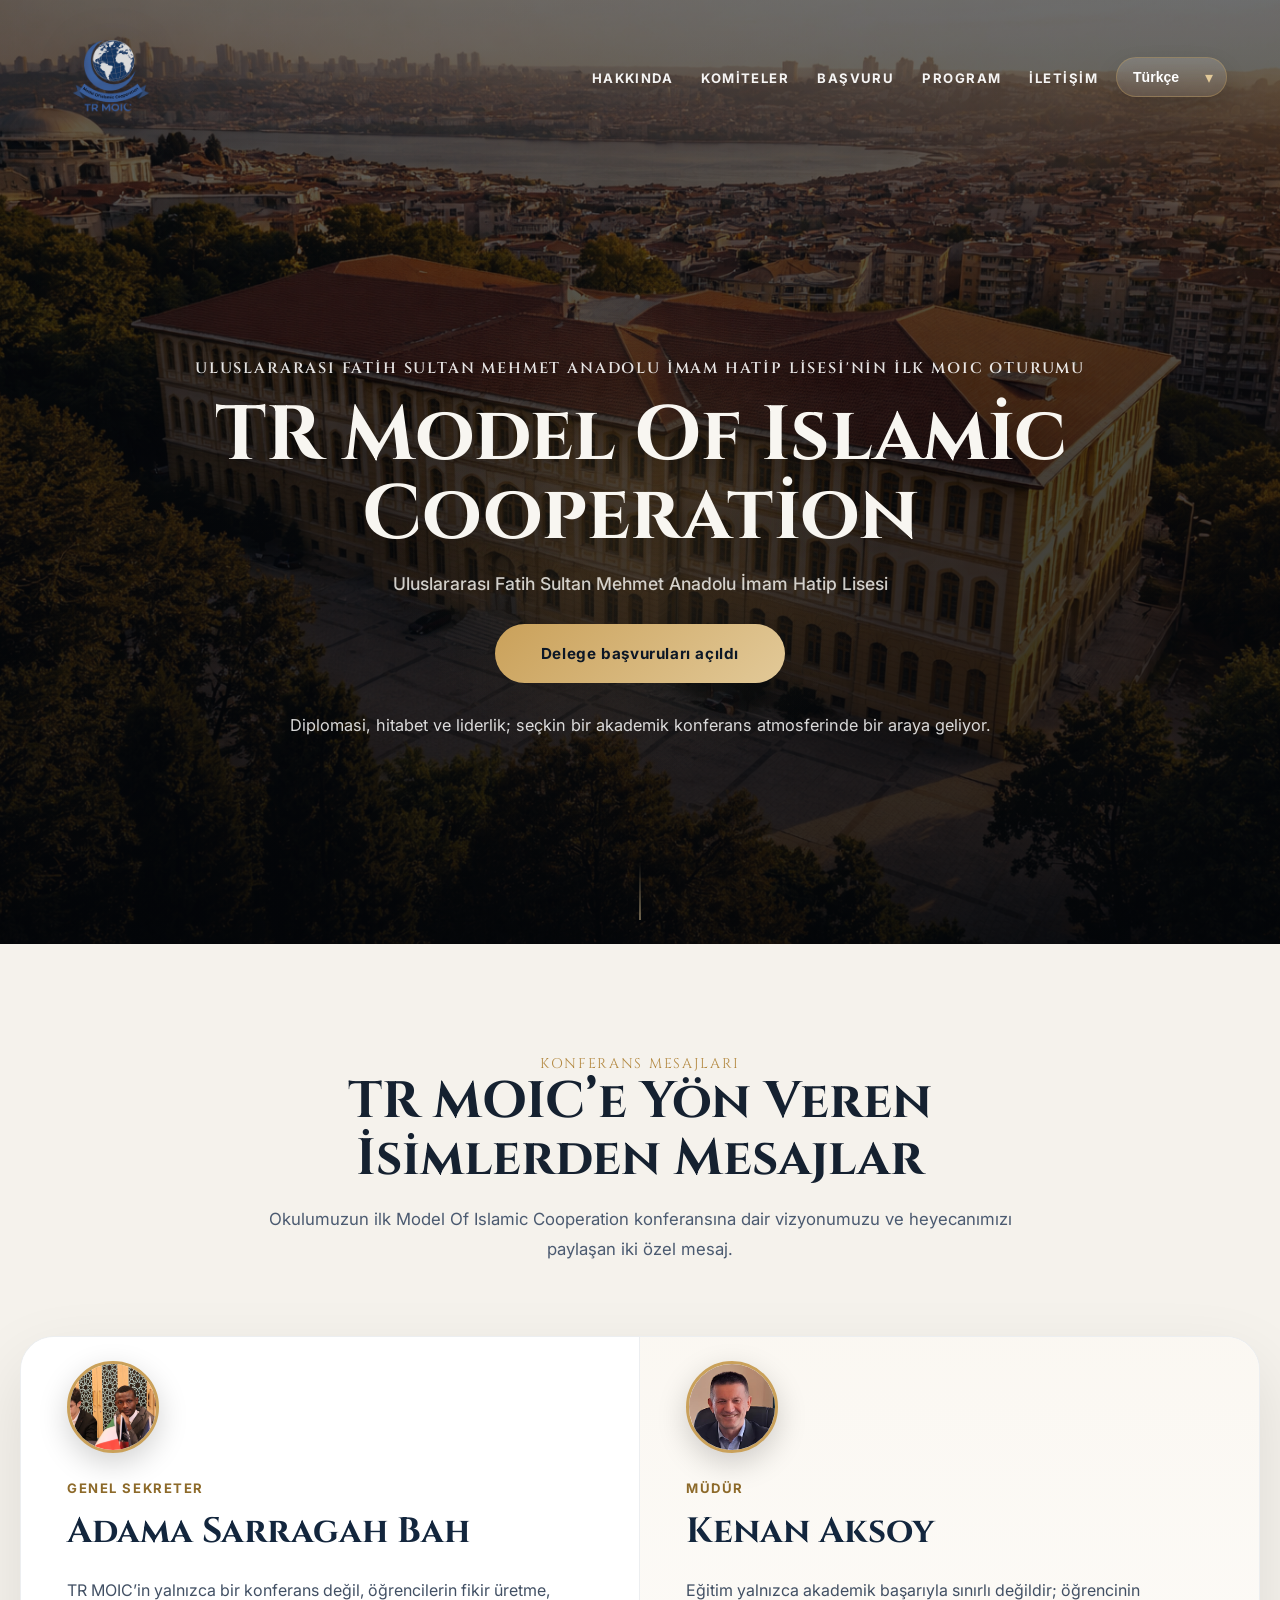
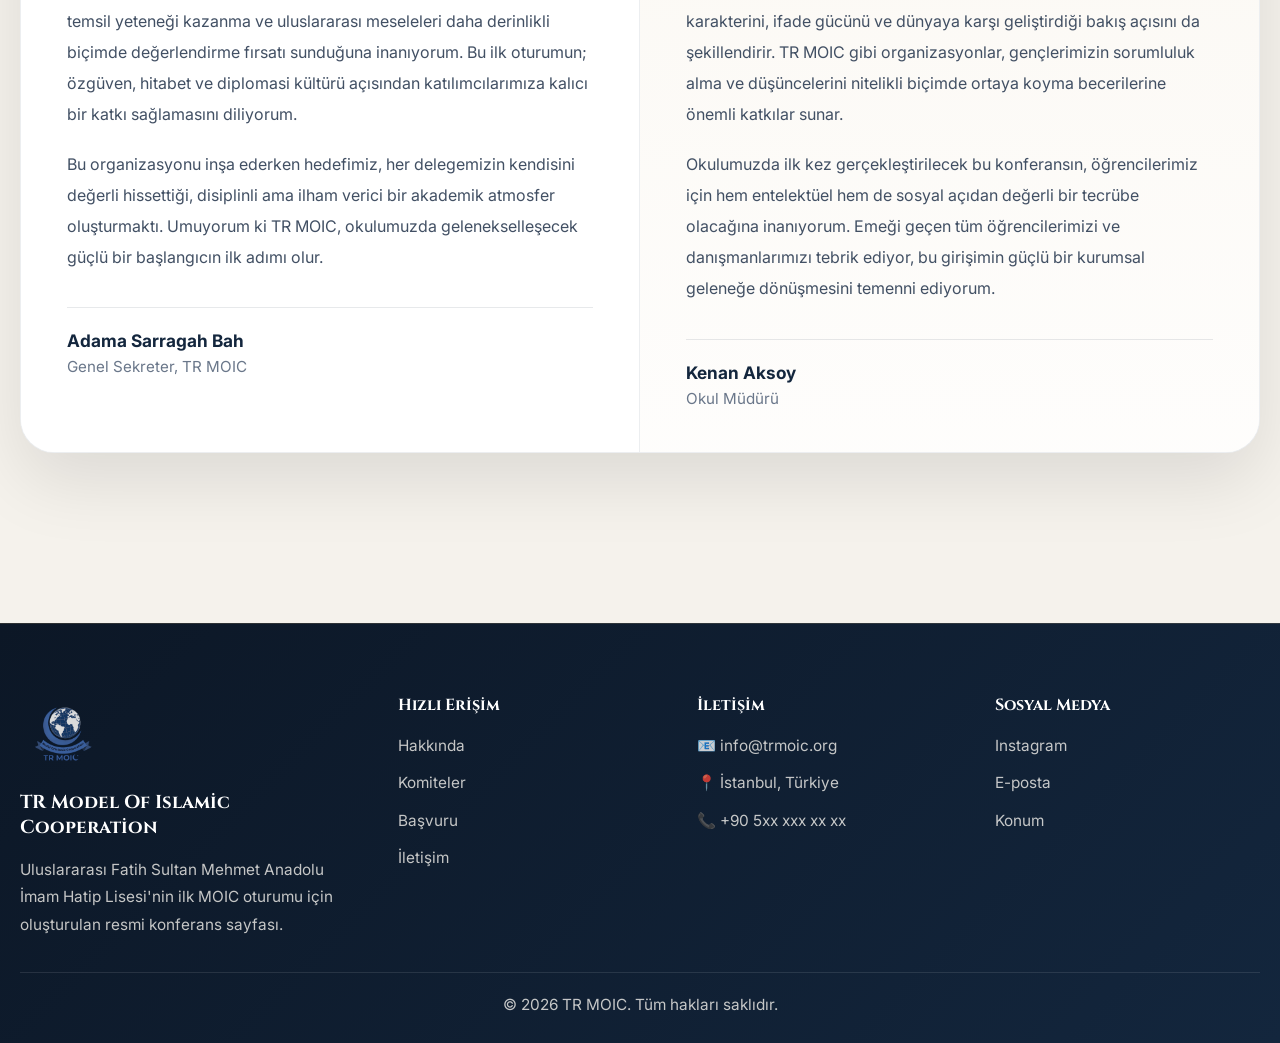
==== index.html @ b3c83db2 "MOİC WebSite sdsad" ====
<!DOCTYPE html>
<html dir="ltr" lang="tr">
 <head>
  <meta charset="utf-8"/>
  <meta content="width=device-width, initial-scale=1.0" name="viewport"/>
  <title>
   TR MOIC
  </title>
  <link href="https://fonts.googleapis.com" rel="preconnect"/>
  <link crossorigin="" href="https://fonts.gstatic.com" rel="preconnect"/>
  <link href="https://fonts.googleapis.com/css2?family=Cinzel:wght@400;500;600;700&amp;family=Inter:wght@300;400;500;600;700&amp;family=Noto+Naskh+Arabic:wght@400;500;600;700&amp;display=swap" rel="stylesheet"/>
  <link href="styles.css" rel="stylesheet"/>
 </head>
 <body>
  <header class="hero">
   <nav class="navbar" id="navbar">
    <a aria-label="TR MOIC" class="brand" href="index.html">
     <img alt="TR MOIC Logo" class="brand-logo" src="logo.png"/>
    </a>
    <button aria-label="Menüyü aç/kapat" class="menu-toggle" id="menuToggle">
     <span>
     </span>
     <span>
     </span>
     <span>
     </span>
    </button>
    <div class="nav-right">
     <ul class="nav-links" id="navLinks">
      <li class="nav-item has-dropdown">
       <a data-i18n="nav.about" href="index.html">
        Hakkında
       </a>
       <div class="dropdown-menu">
        <a data-i18n="drop.about.one" href="ufsm.html">
         UFSM AİHL
        </a>
        <a data-i18n="drop.about.two" href="moic.html">
         MOIC
        </a>
        <a data-i18n="drop.about.three" href="sponsor-handbook.html">
         Sponsor El Kitabı
        </a>
        <a data-i18n="drop.about.four" href="delegate-handbook.html">
         Delege El Kitabı
        </a>
       </div>
      </li>
      <li class="nav-item has-dropdown">
       <a data-i18n="nav.committees" href="#committees">
        Komiteler
       </a>
       <div class="dropdown-menu">
        <a data-i18n="drop.committees.one" href="#committees">
         Türkçe Komitesi
        </a>
        <a data-i18n="drop.committees.two" href="#committees">
         Arapça Komitesi
        </a>
        <a data-i18n="drop.committees.three" href="#committees">
         İngilizce Komitesi
        </a>
       </div>
      </li>
      <li class="nav-item has-dropdown">
       <a data-i18n="nav.registration" href="delegate-application.html">
        Başvuru
       </a>
       <div class="dropdown-menu">
        <a data-i18n="drop.registration.one" href="organization-application.html">
         Organizasyon Başvuruları
        </a>
        <a data-i18n="drop.registration.two" href="delegate-application.html">
         Delege Başvuruları
        </a>
       </div>
      </li>
      <li class="nav-item has-dropdown">
       <a data-i18n="nav.schedule" href="awards.html">
        Program
       </a>
       <div class="dropdown-menu">
        <a data-i18n="drop.schedule.one" href="awards.html">
         Ödüller
        </a>
        <a data-i18n="drop.schedule.two" href="program-flow.html">
         Program Akışı
        </a>
        <a data-i18n="drop.schedule.three" href="rules.html">
         Şartlar ve Kurallar
        </a>
        <a data-i18n="drop.schedule.four" href="sponsors.html">
         Sponsorlar
        </a>
       </div>
      </li>
      <li class="nav-item">
       <a data-i18n="nav.contact" href="contact.html">
        İletişim
       </a>
      </li>
     </ul>
     <div class="language-switcher">
      <label class="sr-only" for="languageSelect">
       Dil seç
      </label>
      <select aria-label="Dil seç" class="language-select" id="languageSelect">
       <option value="tr">
        Türkçe
       </option>
       <option value="en">
        English
       </option>
       <option value="ar">
        العربية
       </option>
      </select>
     </div>
    </div>
   </nav>
   <div class="hero-overlay">
   </div>
   <div class="hero-content">
    <p class="eyebrow" data-i18n="hero.eyebrow">
     Uluslararası Fatih Sultan Mehmet Anadolu İmam Hatip Lisesi'nin ilk MOIC oturumu
    </p>
    <h1 data-i18n="hero.title">
     TR Model Of Islamic Cooperation
    </h1>
    <p class="hero-date" data-i18n="hero.school">
     Uluslararası Fatih Sultan Mehmet Anadolu İmam Hatip Lisesi
    </p>
    <div class="hero-actions">
     <a class="btn btn-primary" data-i18n="hero.button" href="#register">
      Delege başvuruları açıldı
     </a>
    </div>
    <p class="hero-description" data-i18n="hero.description">
     Diplomasi, hitabet ve liderlik; seçkin bir akademik konferans atmosferinde bir araya geliyor.
    </p>
   </div>
   <div class="scroll-indicator">
    <span>
    </span>
   </div>
  </header>
  <main>
<section class="leadership-section" id="about">
  <div class="leadership-header">
    <p class="section-tag">Konferans Mesajları</p>
    <h2>TR MOIC’e Yön Veren İsimlerden Mesajlar</h2>
    <p class="leadership-intro">
      Okulumuzun ilk Model Of Islamic Cooperation konferansına dair vizyonumuzu ve heyecanımızı paylaşan iki özel mesaj.
    </p>
  </div>

  <div class="leadership-grid">
    <article class="leadership-card">
      <span class="leadership-role">Genel Sekreter</span>
      <h3>Adama Sarragah Bah</h3>
      <p>
        TR MOIC’in yalnızca bir konferans değil, öğrencilerin fikir üretme, temsil yeteneği kazanma ve
        uluslararası meseleleri daha derinlikli biçimde değerlendirme fırsatı sunduğuna inanıyorum.
        Bu ilk oturumun; özgüven, hitabet ve diplomasi kültürü açısından katılımcılarımıza kalıcı bir katkı sağlamasını diliyorum.
      </p>
      <p>
        Bu organizasyonu inşa ederken hedefimiz, her delegemizin kendisini değerli hissettiği, disiplinli ama
        ilham verici bir akademik atmosfer oluşturmaktı. Umuyorum ki TR MOIC, okulumuzda gelenekselleşecek güçlü bir başlangıcın ilk adımı olur.
      </p>
      <div class="leadership-signature">
        <strong>Adama Sarragah Bah</strong>
        <span>Genel Sekreter, TR MOIC</span>
      </div>
    <div class="leadership-avatar leadership-avatar-adama">
  <img src="images/adama.jpg" alt="Adama Sarragah Bah">
</div>   
</article>



    <article class="leadership-card leadership-card-accent">
      <span class="leadership-role">Müdür</span>
      <h3>Kenan Aksoy</h3>
      <p>
        Eğitim yalnızca akademik başarıyla sınırlı değildir; öğrencinin karakterini, ifade gücünü ve
        dünyaya karşı geliştirdiği bakış açısını da şekillendirir. TR MOIC gibi organizasyonlar,
        gençlerimizin sorumluluk alma ve düşüncelerini nitelikli biçimde ortaya koyma becerilerine önemli katkılar sunar.
      </p>
      <p>
        Okulumuzda ilk kez gerçekleştirilecek bu konferansın, öğrencilerimiz için hem entelektüel hem de
        sosyal açıdan değerli bir tecrübe olacağına inanıyorum. Emeği geçen tüm öğrencilerimizi ve danışmanlarımızı tebrik ediyor,
        bu girişimin güçlü bir kurumsal geleneğe dönüşmesini temenni ediyorum.
      </p>
      <div class="leadership-signature">
        <strong>Kenan Aksoy</strong>
        <span>Okul Müdürü</span>
      </div>
<div class="leadership-avatar leadership-avatar-kenan">
  <img src="images/kenan.jpg" alt="Kenan Aksoy">
</div>
    </article>

  </div>
</section>
<footer class="site-footer" id="contact">
  <div class="footer-top">
    <div class="footer-brand">
      <img src="logo.png" alt="TR MOIC Logo" class="footer-logo" />
      <h3>TR Model Of Islamic Cooperation</h3>
      <p>
        Uluslararası Fatih Sultan Mehmet Anadolu İmam Hatip Lisesi'nin ilk MOIC oturumu için
        oluşturulan resmi konferans sayfası.
      </p>
    </div>

    <div class="footer-links">
      <h4>Hızlı Erişim</h4>
      <ul>
        <li><a href="#about">Hakkında</a></li>
        <li><a href="#committees">Komiteler</a></li>
        <li><a href="#register">Başvuru</a></li>
        <li><a href="contact.html">İletişim</a></li>
      </ul>
    </div>

    <div class="footer-contact">
      <h4>İletişim</h4>
      <ul>
        <li>📧 info@trmoic.org</li>
        <li>📍 İstanbul, Türkiye</li>
        <li>📞 +90 5xx xxx xx xx</li>
      </ul>
    </div>

    <div class="footer-social">
      <h4>Sosyal Medya</h4>
      <div class="social-links">
        <a href="#" aria-label="Instagram">Instagram</a>
        <a href="#" aria-label="E-posta">E-posta</a>
        <a href="#" aria-label="Konum">Konum</a>
      </div>
    </div>
  </div>

  <div class="footer-bottom">
    <p>© 2026 TR MOIC. Tüm hakları saklıdır.</p>
  </div>
</footer>
  </main>
  <script src="script.js">
  </script>
 </body>
</html>
---- styles.css ----
:root {
  --navy-950: #07101b;
  --navy-900: #0c1726;
  --navy-850: #102033;
  --navy-800: #13263d;
  --gold-500: #caa15a;
  --gold-400: #d4b06f;
  --gold-300: #e2c998;
  --paper: #f5f2ec;
  --paper-2: #efe7da;
  --white: #ffffff;
  --text: #f8f6f1;
  --muted: rgba(248, 246, 241, 0.82);
  --body-text: #425064;
  --heading: #13263d;
  --line: rgba(19, 38, 61, 0.08);
  --shadow: 0 20px 60px rgba(0, 0, 0, 0.12);
  --shadow-soft: 0 12px 30px rgba(0, 0, 0, 0.08);
  --radius-xl: 30px;
  --radius-lg: 24px;
  --radius-md: 18px;
}

html, body {
  height: 100%;
}

.page-shell {
  min-height: 100vh;
  display: flex;
  flex-direction: column;
}

main {
  flex: 1;
}

* {
  margin: 0;
  padding: 0;
  box-sizing: border-box;
}

html {
  scroll-behavior: smooth;
}

body {
  font-family: "Inter", sans-serif;
  background: var(--paper);
  color: #101826;
}

body[dir="rtl"] {
  font-family: "Noto Naskh Arabic", "Inter", sans-serif;
}

img {
  max-width: 100%;
  display: block;
}

.sr-only {
  position: absolute;
  width: 1px;
  height: 1px;
  overflow: hidden;
  clip: rect(0, 0, 0, 0);
  white-space: nowrap;
}

/* =========================
   NAVBAR
========================= */

.navbar {
  position: relative;
  z-index: 30;
  width: min(1320px, calc(100% - 54px));
  margin: 0 auto;
  padding: 22px 26px;
  display: flex;
  align-items: center;
  justify-content: space-between;
  transition: background 0.28s ease, border-color 0.28s ease, box-shadow 0.28s ease;
}

.navbar.scrolled {
  background: rgba(7, 16, 27, 0.78);
  backdrop-filter: blur(14px);
  border: 1px solid rgba(212, 176, 111, 0.18);
  border-top: 0;
  border-radius: 0 0 22px 22px;
  box-shadow: 0 12px 40px rgba(0, 0, 0, 0.18);
}

.inner-navbar {
  background: rgba(12, 23, 38, 0.76);
  backdrop-filter: blur(14px);
  border: 1px solid rgba(212, 176, 111, 0.14);
  border-radius: 24px;
  box-shadow: 0 16px 36px rgba(0, 0, 0, 0.10);
  margin-top: 18px;
}

.brand {
  display: flex;
  align-items: center;
  text-decoration: none;
}

.brand-logo {
  width: 110px;
  height: auto;
  object-fit: contain;
  filter: drop-shadow(0 12px 24px rgba(0, 0, 0, 0.18));
}

.nav-right {
  display: flex;
  align-items: center;
  gap: 18px;
}

.nav-links {
  display: flex;
  align-items: center;
  gap: 28px;
  list-style: none;
}

.nav-item {
  position: relative;
}

.nav-links > li > a {
  color: rgba(255, 255, 255, 0.94);
  text-decoration: none;
  text-transform: uppercase;
  font-size: 0.82rem;
  letter-spacing: 0.11em;
  font-weight: 700;
  position: relative;
  padding: 12px 0;
}

body[dir="rtl"] .nav-links > li > a,
body[dir="rtl"] .btn,
body[dir="rtl"] .eyebrow,
body[dir="rtl"] .section-tag {
  letter-spacing: normal;
  text-transform: none;
}

.nav-links > li > a::after {
  content: "";
  position: absolute;
  left: 0;
  bottom: 4px;
  width: 0;
  height: 1px;
  background: var(--gold-400);
  transition: width 0.28s ease;
}

.nav-links > li:hover > a::after,
.nav-active-link::after {
  width: 100%;
}

.nav-active-link {
  color: #ffffff !important;
}

.dropdown-menu {
  position: absolute;
  top: calc(100% + 8px);
  left: 50%;
  transform: translateX(-50%) translateY(8px);
  width: max-content;
  max-width: 240px;
  padding: 10px;
  background: rgba(9, 17, 29, 0.97);
  border: 1px solid rgba(202, 161, 90, 0.20);
  border-radius: 16px;
  box-shadow: 0 20px 40px rgba(0, 0, 0, 0.25);
  opacity: 0;
  pointer-events: none;
  display: flex;
  flex-direction: column;
  gap: 6px;
  transition: opacity 0.24s ease, transform 0.24s ease;
}

.dropdown-menu a {
  color: #f7f3ea;
  text-decoration: none;
  white-space: nowrap;
  padding: 10px 12px;
  border-radius: 10px;
  font-size: 0.84rem;
  line-height: 1.3;
  transition: background 0.22s ease, color 0.22s ease;
}

.dropdown-menu a:hover {
  background: rgba(202, 161, 90, 0.12);
  color: var(--gold-300);
}

.has-dropdown:hover .dropdown-menu,
.has-dropdown:focus-within .dropdown-menu {
  opacity: 1;
  pointer-events: auto;
  transform: translateX(-50%) translateY(0);
}

.language-switcher {
  position: relative;
}

.language-select {
  appearance: none;
  background: linear-gradient(180deg, rgba(255, 255, 255, 0.16), rgba(255, 255, 255, 0.10));
  color: #ffffff;
  border: 1px solid rgba(202, 161, 90, 0.34);
  border-radius: 999px;
  padding: 11px 42px 11px 16px;
  font-size: 0.88rem;
  font-weight: 700;
  outline: none;
  cursor: pointer;
  backdrop-filter: blur(10px);
  box-shadow: 0 10px 24px rgba(0, 0, 0, 0.12);
}

.language-select:hover {
  border-color: rgba(226, 201, 152, 0.75);
}

.language-select option {
  color: #13263d;
  background: #fffaf1;
}

.language-switcher::after {
  content: "▾";
  position: absolute;
  right: 14px;
  top: 50%;
  transform: translateY(-52%);
  color: var(--gold-300);
  pointer-events: none;
}

.menu-toggle {
  display: none;
  background: transparent;
  border: 0;
  cursor: pointer;
  gap: 5px;
  flex-direction: column;
}

.menu-toggle span {
  width: 28px;
  height: 2px;
  background: #fff;
  display: block;
}

/* =========================
   HERO
========================= */

.hero {
  position: relative;
  min-height: 100vh;
  background-image:
    linear-gradient(rgba(6, 10, 17, 0.50), rgba(6, 10, 17, 0.74)),
    url("school.png");
  background-size: cover;
  background-position: center center;
  overflow: hidden;
}

.hero-overlay {
  position: absolute;
  inset: 0;
  background:
    radial-gradient(circle at 50% 56%, rgba(202, 161, 90, 0.13), transparent 30%),
    linear-gradient(to bottom, rgba(0, 0, 0, 0.16), rgba(0, 0, 0, 0.38));
}

.hero-content {
  position: relative;
  z-index: 2;
  width: min(1080px, calc(100% - 48px));
  margin: 0 auto;
  min-height: calc(100vh - 110px);
  display: flex;
  flex-direction: column;
  align-items: center;
  justify-content: center;
  text-align: center;
  color: var(--text);
}

.eyebrow,
.section-tag {
  font-family: "Cinzel", serif;
  letter-spacing: 0.12em;
  text-transform: uppercase;
}

.section-tag {
  color: #b48a43;
  font-size: 0.88rem;
}

.eyebrow {
  font-size: 0.95rem;
  font-weight: 600;
  margin-bottom: 18px;
  max-width: 980px;
  color: rgba(255, 255, 255, 0.88);
  text-shadow: 0 10px 25px rgba(0, 0, 0, 0.30);
}

.hero h1 {
  font-family: "Cinzel", serif;
  font-size: clamp(3rem, 6vw, 5.8rem);
  line-height: 1.03;
  max-width: 980px;
  margin-bottom: 18px;
  text-shadow: 0 12px 30px rgba(0, 0, 0, 0.32);
}

.hero-date {
  font-size: 1.1rem;
  font-weight: 500;
  color: var(--muted);
  margin-bottom: 30px;
}

.hero-actions {
  display: flex;
  gap: 16px;
  margin-bottom: 28px;
  flex-wrap: wrap;
  justify-content: center;
}

.btn {
  text-decoration: none;
  min-width: 290px;
  padding: 20px 36px;
  border-radius: 999px;
  text-align: center;
  font-size: 0.95rem;
  font-weight: 700;
  letter-spacing: 0.04em;
  transition: transform 0.28s ease, background 0.28s ease, border-color 0.28s ease, box-shadow 0.28s ease;
}

.btn:hover {
  transform: translateY(-2px);
  box-shadow: 0 14px 30px rgba(0, 0, 0, 0.18);
}

.btn-primary {
  background: linear-gradient(135deg, #caa15a, #e2c998);
  color: #0c1726;
  border: none;
}

.btn-primary:hover {
  background: linear-gradient(135deg, #b8914d, #d4b06f);
}

.hero-description {
  max-width: 860px;
  font-size: 1.02rem;
  line-height: 1.75;
  color: rgba(255, 255, 255, 0.84);
}

.scroll-indicator {
  position: absolute;
  left: 50%;
  bottom: 24px;
  transform: translateX(-50%);
  z-index: 3;
}

.scroll-indicator span {
  display: block;
  width: 1px;
  height: 58px;
  background: linear-gradient(to bottom, rgba(255, 255, 255, 0), rgba(226, 201, 152, 0.95));
}

/* =========================
   LEADERSHIP SECTION
========================= */

.leadership-section {
  width: min(1240px, calc(100% - 40px));
  margin: 0 auto;
  padding: 110px 0 90px;
}

.leadership-header {
  max-width: 820px;
  margin: 0 auto 72px;
  text-align: center;
}

.leadership-header h2 {
  font-family: "Cinzel", serif;
  font-size: clamp(2.2rem, 4vw, 4rem);
  line-height: 1.12;
  color: #152130;
  margin-bottom: 16px;
}

.leadership-intro {
  font-size: 1.05rem;
  line-height: 1.8;
  color: #4b5a70;
  max-width: 760px;
  margin: 0 auto;
}

.leadership-grid {
  display: grid;
  grid-template-columns: 1fr 1fr;
  gap: 0;
  border-radius: 34px;
  overflow: hidden;
  box-shadow: 0 28px 70px rgba(0, 0, 0, 0.10);
  border: 1px solid rgba(19, 38, 61, 0.08);
  background: #ffffff;
}

.leadership-card {
  padding: 140px 46px 44px;
  background: rgba(255, 255, 255, 0.95);
  position: relative;
}

.leadership-card:first-child {
  border-right: 1px solid rgba(19, 38, 61, 0.08);
}

.leadership-card-accent {
  background:
    linear-gradient(180deg, rgba(202, 161, 90, 0.08), rgba(202, 161, 90, 0.02)),
    rgba(255, 255, 255, 0.98);
}

.leadership-avatar {
  position: absolute;
  top: 24px;
  left: 46px;
  width: 92px;
  height: 92px;
  border-radius: 50%;
  overflow: hidden;
  border: 3px solid #caa15a;
  box-shadow: 0 10px 30px rgba(0, 0, 0, 0.18);
  background: #fff;
}

.leadership-avatar img {
  width: 100%;
  height: 100%;
  object-fit: cover;
  object-position: center;
}

.leadership-avatar-adama img {
  object-position: center 30%;
}

.leadership-avatar-kenan img {
  object-position: center 20%;
}

.leadership-role {
  display: inline-block;
  margin-bottom: 16px;
  font-size: 0.82rem;
  font-weight: 700;
  letter-spacing: 0.12em;
  text-transform: uppercase;
  color: #8d6a2a;
}

.leadership-card h3 {
  font-family: "Cinzel", serif;
  font-size: 2.2rem;
  line-height: 1.15;
  color: #13263d;
  margin-bottom: 22px;
}

.leadership-card p {
  font-size: 1rem;
  line-height: 1.95;
  color: #425064;
  margin-bottom: 18px;
}

.leadership-signature {
  margin-top: 34px;
  padding-top: 22px;
  border-top: 1px solid rgba(19, 38, 61, 0.10);
  display: flex;
  flex-direction: column;
  gap: 6px;
}

.leadership-signature strong {
  font-size: 1.08rem;
  color: #13263d;
}

.leadership-signature span {
  color: #6a778a;
  font-size: 0.95rem;
}

/* =========================
   SUBPAGES
========================= */

.subpage-body,
.contact-page-body {
  background:
    radial-gradient(circle at top left, rgba(202, 161, 90, 0.08), transparent 24%),
    linear-gradient(180deg, #f5f2ec 0%, #efe7da 100%);
}

.subpage-main {
  padding: 32px 0 90px;
}

.subpage-hero-image-wrap {
  width: min(1180px, calc(100% - 40px));
  margin: 0 auto 42px;
}

.subpage-hero-image {
  position: relative;
  border-radius: 30px;
  overflow: hidden;
  box-shadow: 0 24px 60px rgba(0, 0, 0, 0.16);
}

.subpage-hero-image img {
  width: 100%;
  height: 430px;
  object-fit: cover;
  display: block;
}

.subpage-overlay {
  position: absolute;
  inset: 0;
  background:
    linear-gradient(rgba(7, 16, 27, 0.28), rgba(7, 16, 27, 0.62)),
    radial-gradient(circle at center, rgba(202, 161, 90, 0.08), transparent 36%);
}

.subpage-hero-content {
  position: absolute;
  left: 50%;
  top: 50%;
  transform: translate(-50%, -50%);
  width: min(90%, 860px);
  text-align: center;
  color: #fff;
  z-index: 2;
}

.subpage-hero-content .section-tag {
  color: #d4b06f;
  margin-bottom: 12px;
}

.subpage-hero-content h1 {
  font-family: "Cinzel", serif;
  font-size: clamp(3rem, 6vw, 5rem);
  line-height: 1.05;
  margin-bottom: 14px;
  color: #fff;
  text-shadow: 0 12px 28px rgba(0, 0, 0, 0.28);
}

.subpage-hero-text {
  max-width: 700px;
  margin: 0 auto;
  color: rgba(255, 255, 255, 0.84);
  font-size: 1rem;
  line-height: 1.75;
}

.subpage-content {
  width: min(980px, calc(100% - 40px));
  margin: 0 auto 80px;
}

.subpage-text {
  background: rgba(255, 255, 255, 0.92);
  border: 1px solid rgba(19, 38, 61, 0.08);
  border-radius: 30px;
  padding: 50px;
  box-shadow: 0 24px 60px rgba(0, 0, 0, 0.09);
}

.subpage-text p {
  font-size: 1.05rem;
  line-height: 1.95;
  color: #425064;
  margin-bottom: 18px;
}

.subpage-text p:last-child {
  margin-bottom: 0;
}

/* =========================
   CONTACT PAGE
========================= */

.contact-page {
  width: min(1240px, calc(100% - 40px));
  margin: 0 auto;
  padding: 32px 0 90px;
}

.contact-layout {
  display: grid;
  grid-template-columns: 0.92fr 1.08fr;
  gap: 28px;
  align-items: start;
}

.contact-info-panel {
  display: flex;
  flex-direction: column;
  gap: 18px;
}

.contact-info-card {
  background: linear-gradient(145deg, #0c1726, #16304f);
  color: #fff;
  border: 1px solid rgba(212, 176, 111, 0.16);
  border-radius: 28px;
  padding: 28px;
  box-shadow: var(--shadow);
}

.contact-info-card h2 {
  font-family: "Cinzel", serif;
  font-size: 1.95rem;
  line-height: 1.15;
  margin-bottom: 14px;
  color: #fff;
}

.contact-info-card p {
  color: rgba(255, 255, 255, 0.80);
  line-height: 1.75;
}

.contact-info-label {
  display: inline-block;
  margin-bottom: 14px;
  color: var(--gold-300);
  font-size: 0.82rem;
  font-weight: 700;
  letter-spacing: 0.12em;
  text-transform: uppercase;
}

.contact-mini-grid {
  display: grid;
  grid-template-columns: 1fr;
  gap: 16px;
}

.contact-mini-card {
  background: rgba(255, 255, 255, 0.80);
  border: 1px solid rgba(19, 38, 61, 0.08);
  border-radius: 22px;
  padding: 20px;
  box-shadow: var(--shadow-soft);
}

.contact-mini-card strong {
  display: block;
  margin-bottom: 6px;
  color: #13263d;
  font-size: 1rem;
}

.contact-mini-card p {
  color: #5b687b;
  line-height: 1.6;
}

.mini-card-title {
  display: inline-block;
  margin-bottom: 10px;
  color: #8d6a2a;
  font-size: 0.78rem;
  font-weight: 700;
  letter-spacing: 0.08em;
  text-transform: uppercase;
}

.contact-form-card {
  background: rgba(255, 255, 255, 0.88);
  border: 1px solid rgba(19, 38, 61, 0.08);
  box-shadow: 0 24px 60px rgba(0, 0, 0, 0.10);
  border-radius: 28px;
  padding: 34px;
}

.contact-form-card-premium {
  position: relative;
  overflow: hidden;
}

.contact-form-card-premium::before {
  content: "";
  position: absolute;
  inset: 0 0 auto 0;
  height: 4px;
  background: linear-gradient(90deg, var(--gold-500), var(--gold-300));
}

.contact-form-head {
  margin-bottom: 28px;
}

.contact-form-head h2 {
  font-family: "Cinzel", serif;
  font-size: 2.35rem;
  line-height: 1.12;
  color: #13263d;
  margin-bottom: 12px;
}

.contact-form-head p {
  color: #5a6779;
  line-height: 1.8;
  max-width: 680px;
}

.contact-form {
  position: relative;
  z-index: 2;
}

.form-grid {
  display: grid;
  gap: 18px;
  grid-template-columns: repeat(auto-fit, minmax(240px, 1fr));
}

.field {
  display: flex;
  flex-direction: column;
  gap: 10px;
}

.field label {
  font-weight: 600;
  color: #13263d;
}

.field input,
.field select,
.field textarea {
  width: 100%;
  background: rgba(12, 23, 38, 0.03);
  border: 1px solid rgba(202, 161, 90, 0.24);
  border-radius: 16px;
  color: #13263d;
  padding: 16px 18px;
  outline: none;
  font: inherit;
  transition: border-color 0.22s ease, box-shadow 0.22s ease, background 0.22s ease;
}

.field input:focus,
.field select:focus,
.field textarea:focus {
  border-color: rgba(202, 161, 90, 0.62);
  box-shadow: 0 0 0 4px rgba(202, 161, 90, 0.10);
  background: rgba(255, 255, 255, 0.96);
}

.field input::placeholder,
.field textarea::placeholder {
  color: rgba(19, 38, 61, 0.46);
}

.field select option {
  color: #13263d;
  background: #fffaf1;
}

.field textarea {
  resize: vertical;
  min-height: 170px;
}

.field-full {
  margin-top: 18px;
}

.form-actions {
  margin-top: 22px;
}

.form-actions-split {
  display: flex;
  align-items: center;
  justify-content: space-between;
  gap: 16px;
  flex-wrap: wrap;
}

.form-note {
  color: #6b7789;
  font-size: 0.95rem;
}

.form-btn {
  border: none;
  cursor: pointer;
  min-width: 240px;
}

.form-status {
  margin-top: 14px;
  font-size: 0.95rem;
  font-weight: 600;
  min-height: 24px;
}

.form-status.success {
  color: #2e7d32;
}

.form-status.error {
  color: #c62828;
}

/* =========================
   FOOTER
========================= */

.site-footer {
  background: linear-gradient(135deg, #0c1726, #13263d);
  color: #f8f6f1;
  margin-top: 80px;
  padding: 70px 0 24px;
  border-top: 1px solid rgba(202, 161, 90, 0.16);
}

.footer-top {
  width: min(1240px, calc(100% - 40px));
  margin: 0 auto;
  display: grid;
  grid-template-columns: 1.3fr 1fr 1fr 1fr;
  gap: 34px;
}

.footer-brand h3,
.footer-links h4,
.footer-contact h4,
.footer-social h4 {
  font-family: "Cinzel", serif;
  margin-bottom: 16px;
  color: #fff;
}

.footer-brand p,
.footer-contact li,
.footer-links a,
.footer-bottom p,
.footer-social a {
  color: rgba(248, 246, 241, 0.78);
  line-height: 1.8;
  text-decoration: none;
  font-size: 0.96rem;
}

.footer-logo {
  width: 82px;
  height: auto;
  margin-bottom: 14px;
}

.footer-links ul,
.footer-contact ul {
  list-style: none;
  padding: 0;
  margin: 0;
}

.footer-links li,
.footer-contact li {
  margin-bottom: 10px;
}

.footer-links a:hover,
.footer-social a:hover {
  color: #e2c998;
}

.social-links {
  display: flex;
  flex-direction: column;
  gap: 10px;
}

.footer-bottom {
  width: min(1240px, calc(100% - 40px));
  margin: 34px auto 0;
  padding-top: 18px;
  border-top: 1px solid rgba(255, 255, 255, 0.10);
  text-align: center;
}

.coming-soon-section {
  width: min(1180px, calc(100% - 40px));
  margin: 40px auto 90px;
}

.coming-soon-box {
  min-height: 58vh;
  border-radius: 32px;
  background:
    radial-gradient(circle at top center, rgba(202, 161, 90, 0.10), transparent 28%),
    linear-gradient(135deg, #0c1726, #16304f);
  border: 1px solid rgba(212, 176, 111, 0.16);
  box-shadow: 0 24px 60px rgba(0, 0, 0, 0.14);

  display: flex;
  flex-direction: column;
  justify-content: center;
  align-items: center;
  text-align: center;

  padding: 48px 24px;
}

.coming-soon-box .section-tag {
  color: #d4b06f;
  margin-bottom: 14px;
}

.coming-soon-box h1 {
  font-family: "Cinzel", serif;
  font-size: clamp(2.8rem, 5vw, 4.8rem);
  line-height: 1.08;
  color: #ffffff;
  margin-bottom: 18px;
}

.coming-soon-text {
  max-width: 700px;
  color: rgba(248, 246, 241, 0.82);
  font-size: 1.02rem;
  line-height: 1.85;
  margin-bottom: 26px;
}

.coming-soon-note {
  display: inline-flex;
  align-items: center;
  justify-content: center;
  padding: 12px 22px;
  border-radius: 999px;
  background: rgba(202, 161, 90, 0.14);
  border: 1px solid rgba(212, 176, 111, 0.26);
}

.coming-soon-note span {
  color: #f8f6f1;
  font-size: 0.92rem;
  font-weight: 600;
  letter-spacing: 0.04em;
}

.application-page {
  width: min(1240px, calc(100% - 40px));
  margin: 0 auto;
  padding: 32px 0 90px;
}

.application-hero {
  margin-bottom: 30px;
}

.application-hero-inner {
  background:
    radial-gradient(circle at top center, rgba(202, 161, 90, 0.10), transparent 24%),
    linear-gradient(135deg, #0c1726, #16304f);
  border: 1px solid rgba(212, 176, 111, 0.16);
  border-radius: 30px;
  box-shadow: 0 24px 60px rgba(0, 0, 0, 0.12);
  padding: 52px 38px;
  text-align: center;
  color: #fff;
}

.application-hero-inner h1 {
  font-family: "Cinzel", serif;
  font-size: clamp(2.8rem, 5vw, 4.8rem);
  line-height: 1.08;
  margin: 12px 0 16px;
}

.application-hero-text {
  max-width: 760px;
  margin: 0 auto;
  color: rgba(248, 246, 241, 0.82);
  line-height: 1.8;
  font-size: 1rem;
}

.application-hero-badges {
  display: flex;
  justify-content: center;
  gap: 12px;
  flex-wrap: wrap;
  margin-top: 24px;
}

.application-hero-badges span {
  display: inline-flex;
  align-items: center;
  justify-content: center;
  padding: 11px 18px;
  border-radius: 999px;
  background: rgba(202, 161, 90, 0.14);
  border: 1px solid rgba(212, 176, 111, 0.24);
  color: #f8f6f1;
  font-size: 0.92rem;
  font-weight: 600;
}

.application-overview {
  display: grid;
  grid-template-columns: 1.05fr 1fr;
  gap: 24px;
  margin-bottom: 28px;
}

.application-info-card {
  border-radius: 28px;
  padding: 30px;
  background: rgba(255, 255, 255, 0.84);
  border: 1px solid rgba(19, 38, 61, 0.08);
  box-shadow: 0 20px 50px rgba(0, 0, 0, 0.08);
}

.application-info-card-accent {
  background: linear-gradient(145deg, #0c1726, #16304f);
  color: #fff;
  border: 1px solid rgba(212, 176, 111, 0.16);
}

.application-info-card-accent h2 {
  font-family: "Cinzel", serif;
  font-size: 2rem;
  line-height: 1.15;
  margin: 12px 0 14px;
  color: #fff;
}

.application-info-card-accent p {
  color: rgba(255, 255, 255, 0.82);
  line-height: 1.8;
}

.application-card-kicker {
  color: #d4b06f;
  font-size: 0.82rem;
  font-weight: 700;
  letter-spacing: 0.12em;
  text-transform: uppercase;
}

.application-mini-grid {
  display: grid;
  grid-template-columns: 1fr;
  gap: 16px;
}

.application-mini-card {
  background: rgba(255, 255, 255, 0.84);
  border: 1px solid rgba(19, 38, 61, 0.08);
  border-radius: 22px;
  padding: 20px;
  box-shadow: 0 12px 30px rgba(0, 0, 0, 0.06);
}

.application-mini-card strong {
  display: block;
  margin-bottom: 6px;
  color: #13263d;
  font-size: 1rem;
}

.application-mini-card p {
  color: #5b687b;
  line-height: 1.6;
}

.application-layout {
  display: grid;
  grid-template-columns: 0.85fr 1.15fr;
  gap: 28px;
  align-items: start;
}

.application-sidebar {
  display: flex;
  flex-direction: column;
  gap: 18px;
}

.application-sidebar-card {
  background: rgba(255, 255, 255, 0.84);
  border: 1px solid rgba(19, 38, 61, 0.08);
  border-radius: 24px;
  padding: 24px;
  box-shadow: 0 14px 34px rgba(0, 0, 0, 0.06);
}

.application-sidebar-card h3 {
  font-family: "Cinzel", serif;
  font-size: 1.5rem;
  color: #13263d;
  margin: 10px 0 14px;
}

.application-sidebar-card p {
  color: #566476;
  line-height: 1.8;
}

.application-steps {
  padding-left: 18px;
  color: #566476;
  line-height: 1.9;
}

.application-form-card {
  background: rgba(255, 255, 255, 0.90);
  border: 1px solid rgba(19, 38, 61, 0.08);
  border-radius: 28px;
  padding: 34px;
  box-shadow: 0 24px 60px rgba(0, 0, 0, 0.10);
  position: relative;
  overflow: hidden;
}

.application-form-card::before {
  content: "";
  position: absolute;
  inset: 0 0 auto 0;
  height: 4px;
  background: linear-gradient(90deg, var(--gold-500), var(--gold-300));
}

.application-form-head {
  margin-bottom: 28px;
}

.application-form-head h2 {
  font-family: "Cinzel", serif;
  font-size: 2.2rem;
  line-height: 1.12;
  color: #13263d;
  margin: 12px 0;
}

.application-form-head p {
  color: #5a6779;
  line-height: 1.8;
  max-width: 680px;
}

.application-form {
  position: relative;
  z-index: 2;
}

.closed-page {
  display: flex;
  align-items: center;
  justify-content: center;
  padding: 80px 20px;
}

.closed-card {
  max-width: 650px;
  width: 100%;
  text-align: center;

  background: linear-gradient(135deg, #0c1726, #16304f);
  color: #fff;

  padding: 60px 40px;
  border-radius: 28px;

  box-shadow: 0 30px 80px rgba(0,0,0,0.25);
  border: 1px solid rgba(212,176,111,0.2);
}

.closed-tag {
  color: #d4b06f;
  font-size: 0.8rem;
  letter-spacing: 0.12em;
  margin-bottom: 10px;
}

.closed-card h1 {
  font-family: "Cinzel", serif;
  font-size: 2.5rem;
  margin-bottom: 10px;
}

.closed-status {
  color: #d4b06f;
  font-size: 1.6rem;
  margin-bottom: 20px;
}

.closed-text {
  opacity: 0.85;
  line-height: 1.7;
  margin-bottom: 10px;
}

.closed-subtext {
  opacity: 0.65;
  font-size: 0.9rem;
  margin-bottom: 30px;
}

.awards-page {
  width: min(1240px, calc(100% - 40px));
  margin: 0 auto;
  padding: 32px 0 90px;
}

.awards-hero {
  margin-bottom: 28px;
}

.awards-hero-inner {
  background:
    radial-gradient(circle at top center, rgba(202, 161, 90, 0.10), transparent 24%),
    linear-gradient(135deg, #0c1726, #16304f);
  border: 1px solid rgba(212, 176, 111, 0.16);
  border-radius: 30px;
  box-shadow: 0 24px 60px rgba(0, 0, 0, 0.12);
  padding: 52px 38px;
  text-align: center;
  color: #fff;
}

.awards-hero-inner h1 {
  font-family: "Cinzel", serif;
  font-size: clamp(2.8rem, 5vw, 4.8rem);
  line-height: 1.08;
  margin: 12px 0 16px;
}

.awards-hero-text {
  max-width: 760px;
  margin: 0 auto;
  color: rgba(248, 246, 241, 0.82);
  line-height: 1.8;
  font-size: 1rem;
}

.awards-highlight {
  margin-bottom: 28px;
}

.awards-highlight-card {
  background: rgba(255, 255, 255, 0.88);
  border: 1px solid rgba(19, 38, 61, 0.08);
  border-radius: 28px;
  padding: 30px;
  box-shadow: 0 18px 44px rgba(0, 0, 0, 0.08);
}

.awards-highlight-label {
  display: inline-block;
  margin-bottom: 14px;
  color: #8d6a2a;
  font-size: 0.82rem;
  font-weight: 700;
  letter-spacing: 0.12em;
  text-transform: uppercase;
}

.awards-highlight-card h2 {
  font-family: "Cinzel", serif;
  font-size: 2rem;
  line-height: 1.15;
  color: #13263d;
  margin-bottom: 14px;
}

.awards-highlight-card p {
  color: #566476;
  line-height: 1.8;
  max-width: 900px;
}

.awards-grid-section {
  margin-bottom: 28px;
}

.awards-grid {
  display: grid;
  grid-template-columns: repeat(3, 1fr);
  gap: 22px;
}

.award-card {
  background: rgba(255, 255, 255, 0.88);
  border: 1px solid rgba(19, 38, 61, 0.08);
  border-radius: 26px;
  padding: 28px;
  box-shadow: 0 16px 38px rgba(0, 0, 0, 0.08);
  transition: transform 0.24s ease, box-shadow 0.24s ease;
}

.award-card:hover {
  transform: translateY(-4px);
  box-shadow: 0 22px 46px rgba(0, 0, 0, 0.10);
}

.award-card-gold {
  background:
    linear-gradient(180deg, rgba(202, 161, 90, 0.10), rgba(202, 161, 90, 0.03)),
    rgba(255, 255, 255, 0.94);
}

.award-icon {
  width: 58px;
  height: 58px;
  border-radius: 50%;
  display: flex;
  align-items: center;
  justify-content: center;
  background: linear-gradient(135deg, #caa15a, #e2c998);
  color: #0c1726;
  font-size: 1.4rem;
  font-weight: 700;
  margin-bottom: 18px;
  box-shadow: 0 12px 24px rgba(202, 161, 90, 0.20);
}

.award-kicker {
  color: #8d6a2a;
  font-size: 0.78rem;
  font-weight: 700;
  letter-spacing: 0.10em;
  text-transform: uppercase;
  margin-bottom: 10px;
}

.award-card h3 {
  font-family: "Cinzel", serif;
  font-size: 1.6rem;
  line-height: 1.18;
  color: #13263d;
  margin-bottom: 14px;
}

.award-card p:last-child {
  color: #566476;
  line-height: 1.8;
}

.awards-criteria {
  margin-bottom: 28px;
}

.awards-criteria-card {
  background: rgba(255, 255, 255, 0.88);
  border: 1px solid rgba(19, 38, 61, 0.08);
  border-radius: 28px;
  padding: 34px;
  box-shadow: 0 18px 44px rgba(0, 0, 0, 0.08);
}

.criteria-head {
  margin-bottom: 24px;
}

.criteria-head h2 {
  font-family: "Cinzel", serif;
  font-size: 2rem;
  line-height: 1.15;
  color: #13263d;
  margin-top: 10px;
}

.criteria-list {
  display: grid;
  grid-template-columns: repeat(2, 1fr);
  gap: 20px;
}

.criteria-item {
  background: rgba(12, 23, 38, 0.03);
  border: 1px solid rgba(202, 161, 90, 0.12);
  border-radius: 20px;
  padding: 22px;
}

.criteria-item strong {
  display: block;
  margin-bottom: 8px;
  color: #13263d;
  font-size: 1rem;
}

.criteria-item p {
  color: #566476;
  line-height: 1.7;
}

.awards-note-section {
  margin-bottom: 10px;
}

.awards-note-card {
  background: linear-gradient(145deg, #0c1726, #16304f);
  color: #fff;
  border: 1px solid rgba(212, 176, 111, 0.16);
  border-radius: 28px;
  padding: 30px;
  box-shadow: 0 20px 50px rgba(0, 0, 0, 0.10);
}

.awards-note-card h2 {
  font-family: "Cinzel", serif;
  font-size: 1.9rem;
  line-height: 1.15;
  color: #fff;
  margin: 10px 0 14px;
}

.awards-note-card p {
  color: rgba(255, 255, 255, 0.82);
  line-height: 1.8;
  max-width: 900px;
}

.award-card h3::before {
  content: "";
  display: block;
  width: 40px;
  height: 2px;
  background: linear-gradient(90deg, #caa15a, transparent);
  margin-bottom: 12px;
}

.program-page {
  width: min(1180px, calc(100% - 40px));
  margin: 0 auto;
  padding: 32px 0 90px;
}

.program-hero {
  margin-bottom: 28px;
}

.program-hero-inner {
  background: linear-gradient(135deg, #0c1726, #16304f);
  border: 1px solid rgba(212, 176, 111, 0.16);
  border-radius: 28px;
  box-shadow: 0 22px 54px rgba(0, 0, 0, 0.10);
  padding: 46px 34px;
  text-align: center;
  color: #fff;
}

.program-hero-inner h1 {
  font-family: "Cinzel", serif;
  font-size: clamp(2.6rem, 5vw, 4.4rem);
  line-height: 1.08;
  margin: 12px 0 14px;
}

.program-hero-text {
  max-width: 720px;
  margin: 0 auto;
  color: rgba(248, 246, 241, 0.82);
  line-height: 1.8;
}

.program-content {
  display: flex;
  flex-direction: column;
  gap: 24px;
}

.program-day-card {
  background: rgba(255, 255, 255, 0.88);
  border: 1px solid rgba(19, 38, 61, 0.08);
  border-radius: 26px;
  padding: 30px;
  box-shadow: 0 16px 40px rgba(0, 0, 0, 0.07);
}

.program-day-head {
  margin-bottom: 20px;
}

.program-day-tag {
  color: #8d6a2a;
  font-size: 0.82rem;
  font-weight: 700;
  letter-spacing: 0.12em;
  text-transform: uppercase;
  margin-bottom: 10px;
}

.program-day-head h2 {
  font-family: "Cinzel", serif;
  font-size: 1.9rem;
  line-height: 1.15;
  color: #13263d;
}

.program-list {
  display: flex;
  flex-direction: column;
  gap: 14px;
}

.program-item {
  display: grid;
  grid-template-columns: 110px 1fr;
  gap: 18px;
  align-items: start;
  padding: 16px 0;
  border-top: 1px solid rgba(19, 38, 61, 0.08);
}

.program-item:first-child {
  border-top: none;
  padding-top: 0;
}

.program-time {
  font-weight: 700;
  color: #8d6a2a;
  font-size: 1rem;
}

.program-info h3 {
  font-size: 1.08rem;
  color: #13263d;
  margin-bottom: 6px;
}

.program-info p {
  color: #566476;
  line-height: 1.7;
}

.program-note-card {
  background: rgba(255, 255, 255, 0.84);
  border: 1px solid rgba(19, 38, 61, 0.08);
  border-radius: 24px;
  padding: 28px;
  box-shadow: 0 14px 34px rgba(0, 0, 0, 0.06);
}

.program-note-card h2 {
  font-family: "Cinzel", serif;
  font-size: 1.7rem;
  color: #13263d;
  margin: 10px 0 12px;
}

.program-note-card p:last-child {
  color: #5a6779;
  line-height: 1.8;
  max-width: 860px;
}

.program-day-card-final {
  background:
    linear-gradient(180deg, rgba(202, 161, 90, 0.08), rgba(202, 161, 90, 0.02)),
    rgba(255, 255, 255, 0.92);
  border: 1px solid rgba(202, 161, 90, 0.18);
}

.program-day-card-final .program-day-head h2 {
  color: #102033;
}

.program-day-card-final .program-day-tag {
  color: #b48a43;
}

.rules-page {
  width: min(1180px, calc(100% - 40px));
  margin: 0 auto;
  padding: 40px 0 80px;
}

.rules-hero {
  text-align: center;
  margin-bottom: 40px;
}

.rules-hero h1 {
  font-family: "Cinzel", serif;
  font-size: 3rem;
  margin: 10px 0;
}

.rules-hero-text {
  max-width: 700px;
  margin: 0 auto;
  color: #5a6779;
  line-height: 1.8;
}

.rules-grid {
  display: grid;
  grid-template-columns: repeat(2, 1fr);
  gap: 20px;
}

.rule-card {
  background: rgba(255,255,255,0.9);
  border: 1px solid rgba(19,38,61,0.08);
  border-radius: 22px;
  padding: 25px;
  box-shadow: 0 14px 30px rgba(0,0,0,0.06);
}

.rule-card h2 {
  font-family: "Cinzel", serif;
  font-size: 1.4rem;
  margin-bottom: 12px;
  color: #13263d;
}

.rule-card ul {
  padding-left: 18px;
  color: #566476;
  line-height: 1.8;
}

.rules-note {
  margin-top: 30px;
  padding: 25px;
  border-radius: 20px;
  background: linear-gradient(135deg, #0c1726, #16304f);
  color: white;
}

.rules-note h2 {
  font-family: "Cinzel", serif;
  margin-bottom: 10px;
}

.rules-note p {
  opacity: 0.85;
}

.sponsors-page {
  width: min(1240px, calc(100% - 40px));
  margin: 0 auto;
  padding: 32px 0 90px;
}

.sponsors-hero {
  margin-bottom: 28px;
}

.sponsors-hero-inner {
  background:
    radial-gradient(circle at top center, rgba(202, 161, 90, 0.10), transparent 24%),
    linear-gradient(135deg, #0c1726, #16304f);
  border: 1px solid rgba(212, 176, 111, 0.16);
  border-radius: 30px;
  box-shadow: 0 24px 60px rgba(0, 0, 0, 0.12);
  padding: 52px 38px;
  text-align: center;
  color: #fff;
}

.sponsors-hero-inner h1 {
  font-family: "Cinzel", serif;
  font-size: clamp(2.8rem, 5vw, 4.8rem);
  line-height: 1.08;
  margin: 12px 0 16px;
}

.sponsors-hero-text {
  max-width: 760px;
  margin: 0 auto;
  color: rgba(248, 246, 241, 0.82);
  line-height: 1.8;
  font-size: 1rem;
}

.sponsors-intro-card {
  margin-bottom: 28px;
}

.sponsors-intro-inner {
  background: rgba(255, 255, 255, 0.88);
  border: 1px solid rgba(19, 38, 61, 0.08);
  border-radius: 28px;
  padding: 30px;
  box-shadow: 0 18px 44px rgba(0, 0, 0, 0.08);
}

.sponsors-intro-inner h2 {
  font-family: "Cinzel", serif;
  font-size: 2rem;
  line-height: 1.15;
  color: #13263d;
  margin: 10px 0 14px;
}

.sponsors-intro-inner p:last-child {
  color: #566476;
  line-height: 1.8;
  max-width: 900px;
}

.sponsors-grid {
  display: grid;
  grid-template-columns: repeat(2, 1fr);
  gap: 24px;
  margin-bottom: 28px;
}

.sponsor-card {
  background: rgba(255, 255, 255, 0.90);
  border: 1px solid rgba(19, 38, 61, 0.08);
  border-radius: 28px;
  padding: 28px;
  box-shadow: 0 18px 44px rgba(0, 0, 0, 0.08);
  transition: transform 0.24s ease, box-shadow 0.24s ease;
}

.sponsor-card:hover {
  transform: translateY(-4px);
  box-shadow: 0 24px 52px rgba(0, 0, 0, 0.10);
}

.sponsor-logo-wrap {
  height: 150px;
  background: rgba(12, 23, 38, 0.03);
  border: 1px solid rgba(202, 161, 90, 0.12);
  border-radius: 20px;
  display: flex;
  align-items: center;
  justify-content: center;
  padding: 18px;
  margin-bottom: 22px;
}

.sponsor-logo {
  max-width: 180px;
  max-height: 100px;
  width: auto;
  height: auto;
  object-fit: contain;
}

.sponsor-kicker {
  color: #8d6a2a;
  font-size: 0.78rem;
  font-weight: 700;
  letter-spacing: 0.10em;
  text-transform: uppercase;
  margin-bottom: 10px;
}

.sponsor-content h3 {
  font-family: "Cinzel", serif;
  font-size: 1.7rem;
  line-height: 1.15;
  color: #13263d;
  margin-bottom: 14px;
}

.sponsor-content p:last-child {
  color: #566476;
  line-height: 1.8;
}

.sponsors-note-card {
  background: linear-gradient(145deg, #0c1726, #16304f);
  color: #fff;
  border: 1px solid rgba(212, 176, 111, 0.16);
  border-radius: 28px;
  padding: 30px;
  box-shadow: 0 20px 50px rgba(0, 0, 0, 0.10);
}

.sponsors-note-card h2 {
  font-family: "Cinzel", serif;
  font-size: 1.9rem;
  line-height: 1.15;
  color: #fff;
  margin: 10px 0 14px;
}

.sponsors-note-card p:last-child {
  color: rgba(255, 255, 255, 0.82);
  line-height: 1.8;
  max-width: 900px;
}

/* =========================
   RESPONSIVE
========================= */

@media (max-width: 980px) {
  .sponsors-grid {
    grid-template-columns: 1fr;
  }

  .sponsors-hero-inner,
  .sponsors-intro-inner,
  .sponsor-card,
  .sponsors-note-card {
    padding: 26px;
  }
}

@media (max-width: 640px) {
  .sponsors-hero-inner h1 {
    font-size: 2.2rem;
  }

  .sponsors-hero-text {
    font-size: 0.96rem;
  }

  .sponsors-intro-inner h2,
  .sponsors-note-card h2,
  .sponsor-content h3 {
    font-size: 1.5rem;
  }

  .sponsor-logo-wrap {
    height: 130px;
  }
}

@media (max-width: 800px) {
  .rules-grid {
    grid-template-columns: 1fr;
  }
}

@media (max-width: 980px) {
  .program-day-card,
  .program-note-card,
  .program-hero-inner {
    padding: 24px;
  }

  .program-item {
    grid-template-columns: 1fr;
    gap: 8px;
  }

  .program-time {
    font-size: 0.95rem;
  }
}

@media (max-width: 640px) {
  .program-hero-inner h1 {
    font-size: 2.2rem;
  }

  .program-day-head h2,
  .program-note-card h2 {
    font-size: 1.5rem;
  }
}

@media (max-width: 980px) {
  .awards-grid,
  .criteria-list {
    grid-template-columns: 1fr;
  }

  .awards-hero-inner,
  .awards-highlight-card,
  .awards-criteria-card,
  .awards-note-card,
  .award-card {
    padding: 26px;
  }
}

@media (max-width: 640px) {
  .awards-hero-inner h1 {
    font-size: 2.2rem;
  }

  .awards-hero-text {
    font-size: 0.96rem;
  }

  .awards-highlight-card h2,
  .criteria-head h2,
  .awards-note-card h2 {
    font-size: 1.6rem;
  }
}

@media (max-width: 980px) {
  .application-overview,
  .application-layout {
    grid-template-columns: 1fr;
  }

  .application-hero-inner,
  .application-form-card,
  .application-info-card,
  .application-sidebar-card {
    padding: 26px;
  }
}

@media (max-width: 640px) {
  .application-hero-inner h1 {
    font-size: 2.2rem;
  }

  .application-hero-text {
    font-size: 0.96rem;
  }
}

@media (max-width: 1080px) {
  .nav-links {
    gap: 18px;
  }
}

@media (max-width: 980px) {
  .navbar {
    width: min(1280px, calc(100% - 24px));
    padding-left: 18px;
    padding-right: 18px;
  }

  .menu-toggle {
    display: flex;
  }

  .nav-right {
    gap: 12px;
  }

  .nav-links {
    position: absolute;
    top: 94px;
    right: 0;
    width: min(340px, 88vw);
    padding: 22px;
    background: rgba(9, 17, 29, 0.98);
    border: 1px solid rgba(202, 161, 90, 0.18);
    border-radius: 18px;
    flex-direction: column;
    align-items: flex-start;
    gap: 10px;
    opacity: 0;
    pointer-events: none;
    transform: translateY(-8px);
    transition: opacity 0.22s ease, transform 0.22s ease;
  }

  body[dir="rtl"] .nav-links {
    left: 0;
    right: auto;
    align-items: flex-end;
  }

  .nav-links.active {
    opacity: 1;
    pointer-events: auto;
    transform: translateY(0);
  }

  .nav-links > li {
    width: 100%;
  }

  .nav-links > li > a {
    display: block;
    width: 100%;
  }

  .dropdown-menu {
    position: static;
    transform: none !important;
    opacity: 1;
    pointer-events: auto;
    max-width: none;
    width: 100%;
    margin-top: 8px;
    padding: 8px;
    background: rgba(255, 255, 255, 0.03);
    border-radius: 14px;
    box-shadow: none;
  }

  .dropdown-menu a {
    white-space: normal;
  }

  .brand-logo {
    width: 96px;
  }

  .hero-content {
    width: min(100%, calc(100% - 24px));
  }

  .hero h1 {
    font-size: 2.9rem;
  }

  .hero-date,
  .hero-description {
    font-size: 0.96rem;
  }

  .leadership-grid,
  .contact-layout,
  .form-grid,
  .footer-top {
    grid-template-columns: 1fr;
  }

  .leadership-card:first-child {
    border-right: none;
    border-bottom: 1px solid rgba(19, 38, 61, 0.08);
  }

  .leadership-card {
    padding: 130px 26px 36px;
  }

  .leadership-avatar {
    left: 50%;
    transform: translateX(-50%);
  }

  .leadership-header {
    margin-bottom: 34px;
  }

  .subpage-hero-image img {
    height: 320px;
  }

  .subpage-hero-content h1 {
    font-size: 2.5rem;
  }

  .subpage-hero-text {
    font-size: 0.96rem;
  }

  .subpage-text,
  .contact-form-card {
    padding: 28px;
  }

  .form-actions-split {
    flex-direction: column;
    align-items: stretch;
  }

  .form-note {
    text-align: center;
  }
}

@media (max-width: 640px) {
  .coming-soon-box {
    min-height: 48vh;
    padding: 36px 18px;
  }

  .coming-soon-text {
    font-size: 0.96rem;
  }

  .navbar {
    width: min(1280px, calc(100% - 18px));
    padding: 18px 14px;
  }

  .eyebrow {
    font-size: 0.84rem;
  }

  .btn {
    width: 100%;
    min-width: 0;
  }

  .subpage-hero-image img {
    height: 240px;
  }

  .subpage-hero-content h1 {
    font-size: 2rem;
  }

  .subpage-hero-text {
    display: none;
  }

  .subpage-text {
    padding: 24px;
  }

  .footer-top {
    grid-template-columns: 1fr;
  }

  .site-footer {
    padding: 54px 0 20px;
  }

  .footer-brand,
  .footer-links,
  .footer-contact,
  .footer-social {
    text-align: center;
  }

  .social-links {
    align-items: center;
  }

  .language-select {
    padding: 10px 34px 10px 14px;
  }
}
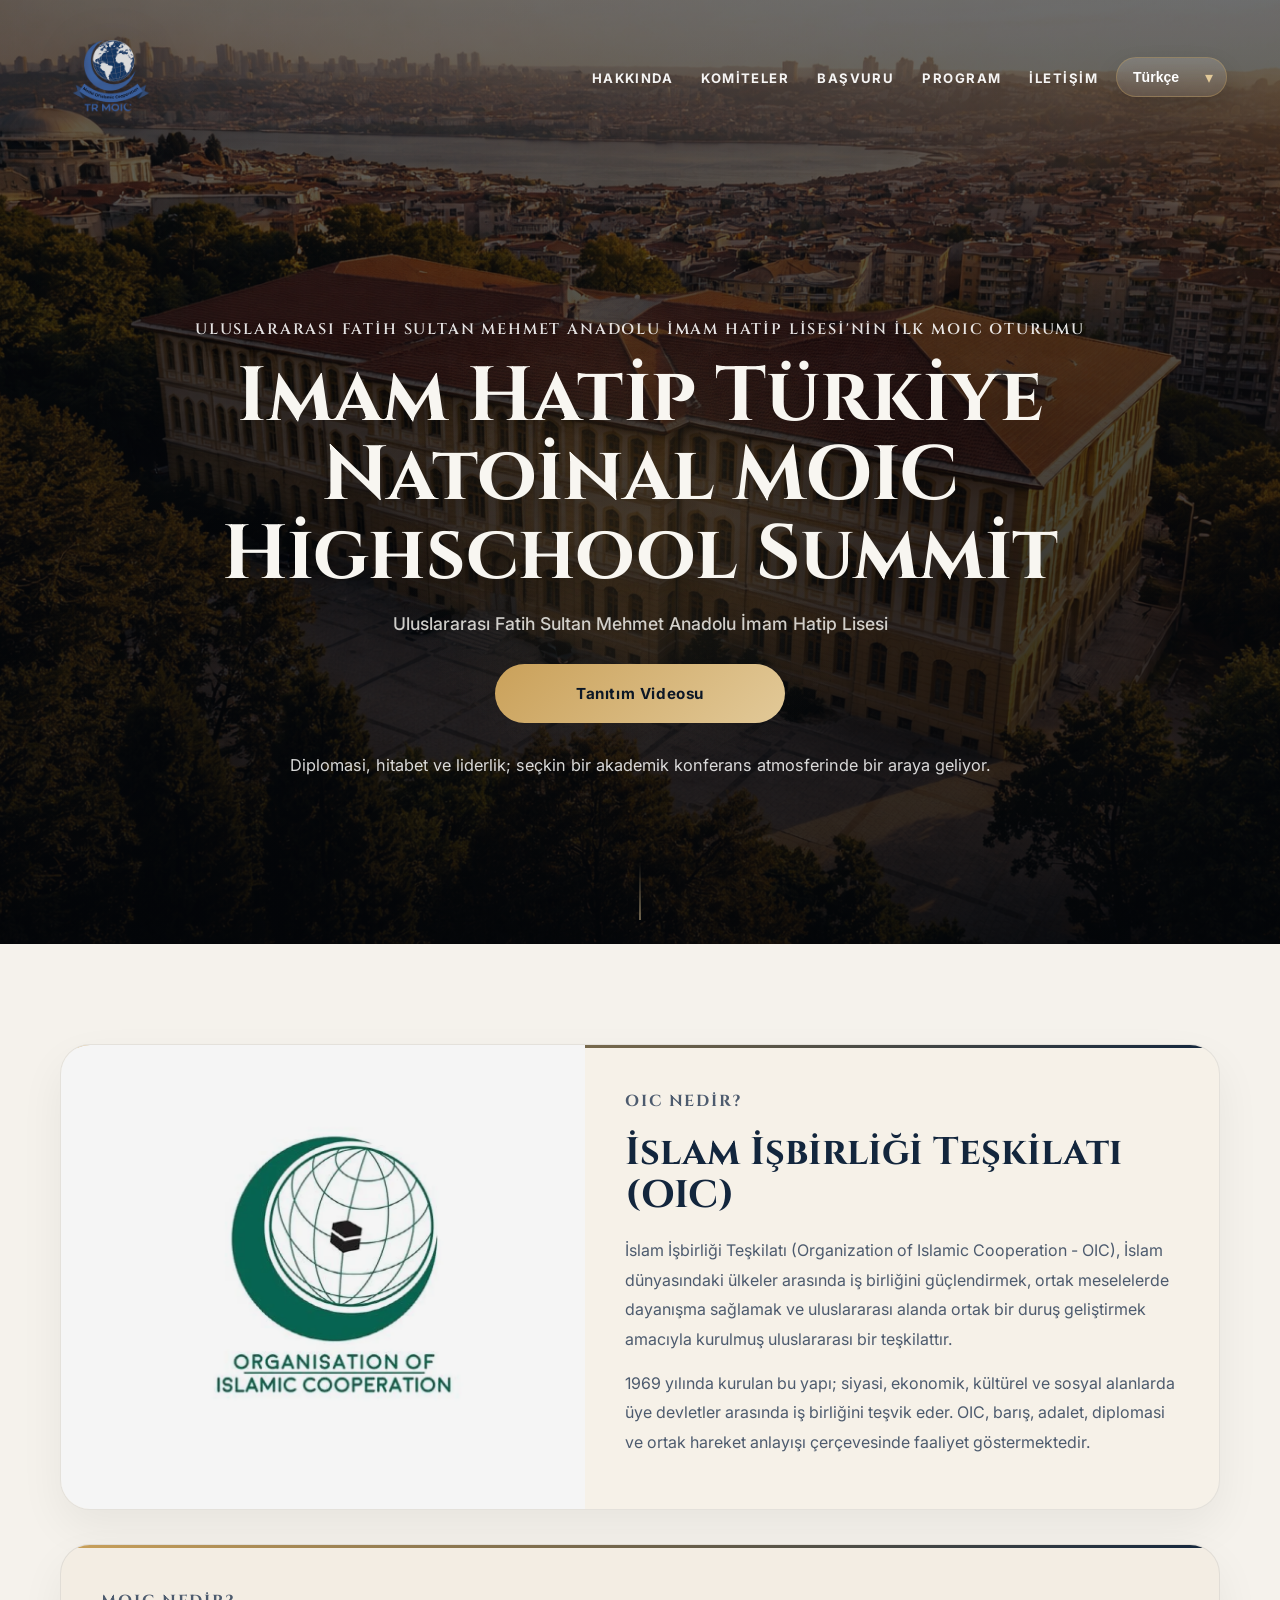
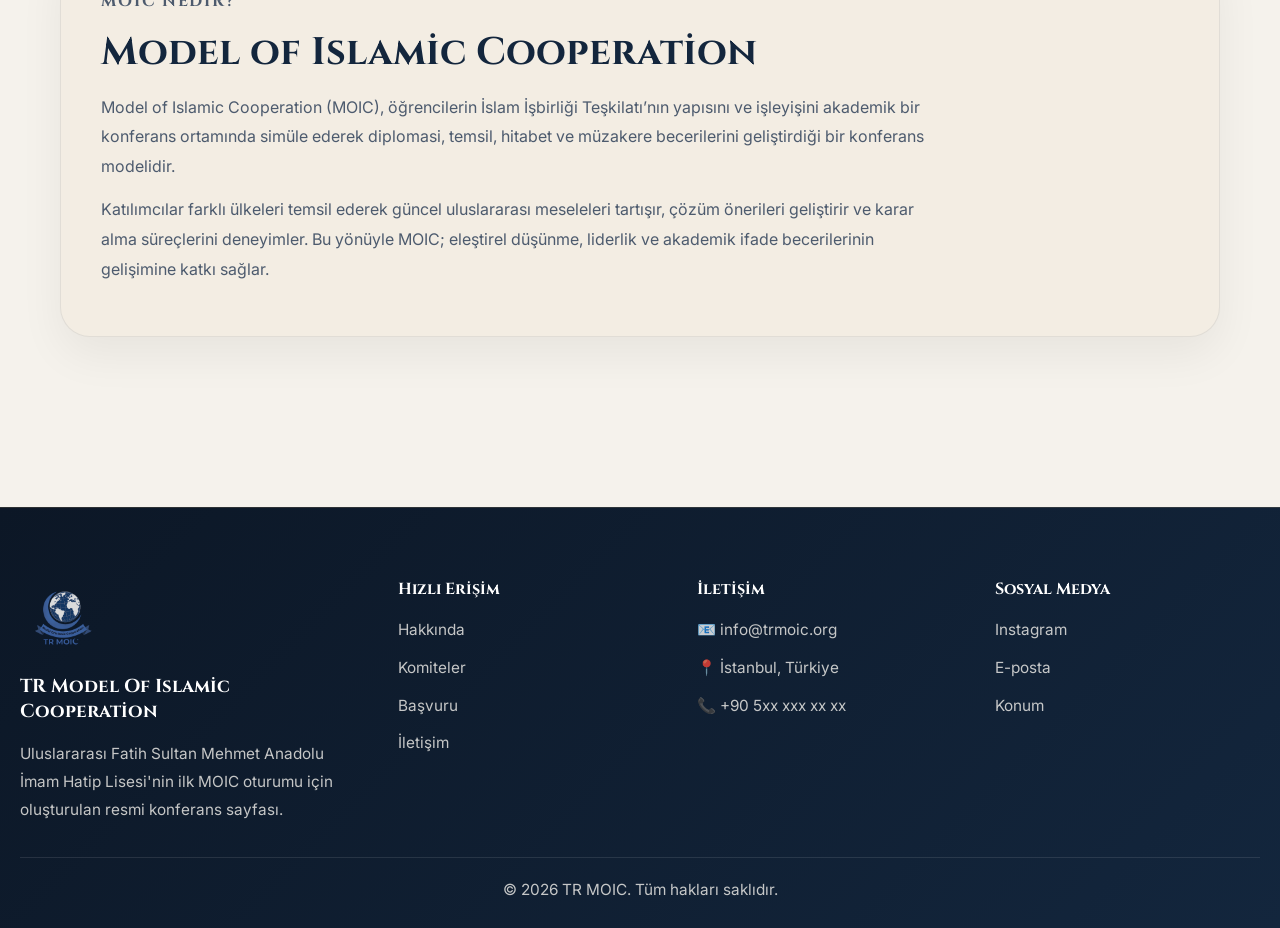
==== commit 51f1d1d1: "ss sss" ====
--- a/index.html
+++ b/index.html
@@ -35,65 +35,26 @@
         <a data-i18n="drop.about.one" href="ufsm.html">
          UFSM AİHL
         </a>
-        <a data-i18n="drop.about.two" href="moic.html">
-         MOIC
-        </a>
-        <a data-i18n="drop.about.three" href="sponsor-handbook.html">
-         Sponsor El Kitabı
-        </a>
-        <a data-i18n="drop.about.four" href="delegate-handbook.html">
-         Delege El Kitabı
+        <a data-i18n="drop.about.two" href="icyf.html">
+         ICYF
         </a>
        </div>
       </li>
-      <li class="nav-item has-dropdown">
-       <a data-i18n="nav.committees" href="#committees">
-        Komiteler
-       </a>
-       <div class="dropdown-menu">
-        <a data-i18n="drop.committees.one" href="#committees">
-         Türkçe Komitesi
-        </a>
-        <a data-i18n="drop.committees.two" href="#committees">
-         Arapça Komitesi
-        </a>
-        <a data-i18n="drop.committees.three" href="#committees">
-         İngilizce Komitesi
-        </a>
-       </div>
+      <li class="nav-item">
+  <a href="committees.html">Komiteler</a>
       </li>
-      <li class="nav-item has-dropdown">
-       <a data-i18n="nav.registration" href="delegate-application.html">
-        Başvuru
-       </a>
-       <div class="dropdown-menu">
-        <a data-i18n="drop.registration.one" href="organization-application.html">
-         Organizasyon Başvuruları
-        </a>
-        <a data-i18n="drop.registration.two" href="delegate-application.html">
-         Delege Başvuruları
-        </a>
-       </div>
-      </li>
-      <li class="nav-item has-dropdown">
-       <a data-i18n="nav.schedule" href="awards.html">
-        Program
-       </a>
-       <div class="dropdown-menu">
-        <a data-i18n="drop.schedule.one" href="awards.html">
-         Ödüller
-        </a>
-        <a data-i18n="drop.schedule.two" href="program-flow.html">
-         Program Akışı
-        </a>
-        <a data-i18n="drop.schedule.three" href="rules.html">
-         Şartlar ve Kurallar
-        </a>
-        <a data-i18n="drop.schedule.four" href="sponsors.html">
-         Sponsorlar
-        </a>
-       </div>
-      </li>
+<li class="nav-item">
+  <a href="delegate-application.html">Başvuru</a>
+</li>
+     <li class="nav-item has-dropdown">
+  <a href="program-flow.html">Program</a>
+  <div class="dropdown-menu">
+    <a href="program-flow.html">Program Akışı</a>
+    <a href="rules.html">Şartlar ve Kurallar</a>
+    <a href="sponsors.html">Sponsorlar</a>
+    <a href="team.html">Takım</a>
+  </div>
+</li>
       <li class="nav-item">
        <a data-i18n="nav.contact" href="contact.html">
         İletişim
@@ -125,14 +86,14 @@
      Uluslararası Fatih Sultan Mehmet Anadolu İmam Hatip Lisesi'nin ilk MOIC oturumu
     </p>
     <h1 data-i18n="hero.title">
-     TR Model Of Islamic Cooperation
+     Imam Hatip Türkiye Natoinal MOIC Highschool Summit
     </h1>
     <p class="hero-date" data-i18n="hero.school">
      Uluslararası Fatih Sultan Mehmet Anadolu İmam Hatip Lisesi
     </p>
     <div class="hero-actions">
      <a class="btn btn-primary" data-i18n="hero.button" href="#register">
-      Delege başvuruları açıldı
+      Tanıtım Videosu
      </a>
     </div>
     <p class="hero-description" data-i18n="hero.description">
@@ -145,62 +106,43 @@
    </div>
   </header>
   <main>
-<section class="leadership-section" id="about">
-  <div class="leadership-header">
-    <p class="section-tag">Konferans Mesajları</p>
-    <h2>TR MOIC’e Yön Veren İsimlerden Mesajlar</h2>
-    <p class="leadership-intro">
-      Okulumuzun ilk Model Of Islamic Cooperation konferansına dair vizyonumuzu ve heyecanımızı paylaşan iki özel mesaj.
-    </p>
-  </div>
 
-  <div class="leadership-grid">
-    <article class="leadership-card">
-      <span class="leadership-role">Genel Sekreter</span>
-      <h3>Adama Sarragah Bah</h3>
+    <section class="info-section" id="about">
+
+  <article class="info-card info-card-oic">
+    <div class="info-card-media">
+      <img src="images/OİC.jpg" alt="OIC toplantı görseli">
+    </div>
+
+    <div class="info-card-content">
+      <p class="section-tag">OIC Nedir?</p>
+      <h2>İslam İşbirliği Teşkilatı (OIC)</h2>
       <p>
-        TR MOIC’in yalnızca bir konferans değil, öğrencilerin fikir üretme, temsil yeteneği kazanma ve
-        uluslararası meseleleri daha derinlikli biçimde değerlendirme fırsatı sunduğuna inanıyorum.
-        Bu ilk oturumun; özgüven, hitabet ve diplomasi kültürü açısından katılımcılarımıza kalıcı bir katkı sağlamasını diliyorum.
+        İslam İşbirliği Teşkilatı (Organization of Islamic Cooperation - OIC), İslam dünyasındaki ülkeler arasında iş birliğini güçlendirmek,
+        ortak meselelerde dayanışma sağlamak ve uluslararası alanda ortak bir duruş geliştirmek amacıyla kurulmuş uluslararası bir teşkilattır.
       </p>
       <p>
-        Bu organizasyonu inşa ederken hedefimiz, her delegemizin kendisini değerli hissettiği, disiplinli ama
-        ilham verici bir akademik atmosfer oluşturmaktı. Umuyorum ki TR MOIC, okulumuzda gelenekselleşecek güçlü bir başlangıcın ilk adımı olur.
+        1969 yılında kurulan bu yapı; siyasi, ekonomik, kültürel ve sosyal alanlarda üye devletler arasında iş birliğini teşvik eder.
+        OIC, barış, adalet, diplomasi ve ortak hareket anlayışı çerçevesinde faaliyet göstermektedir.
       </p>
-      <div class="leadership-signature">
-        <strong>Adama Sarragah Bah</strong>
-        <span>Genel Sekreter, TR MOIC</span>
-      </div>
-    <div class="leadership-avatar leadership-avatar-adama">
-  <img src="images/adama.jpg" alt="Adama Sarragah Bah">
-</div>   
-</article>
+    </div>
+  </article>
 
-
-
-    <article class="leadership-card leadership-card-accent">
-      <span class="leadership-role">Müdür</span>
-      <h3>Kenan Aksoy</h3>
+  <article class="info-card info-card-moic">
+    <div class="info-card-content">
+      <p class="section-tag">MOIC Nedir?</p>
+      <h2>Model of Islamic Cooperation</h2>
       <p>
-        Eğitim yalnızca akademik başarıyla sınırlı değildir; öğrencinin karakterini, ifade gücünü ve
-        dünyaya karşı geliştirdiği bakış açısını da şekillendirir. TR MOIC gibi organizasyonlar,
-        gençlerimizin sorumluluk alma ve düşüncelerini nitelikli biçimde ortaya koyma becerilerine önemli katkılar sunar.
+        Model of Islamic Cooperation (MOIC), öğrencilerin İslam İşbirliği Teşkilatı’nın yapısını ve işleyişini akademik bir konferans ortamında
+        simüle ederek diplomasi, temsil, hitabet ve müzakere becerilerini geliştirdiği bir konferans modelidir.
       </p>
       <p>
-        Okulumuzda ilk kez gerçekleştirilecek bu konferansın, öğrencilerimiz için hem entelektüel hem de
-        sosyal açıdan değerli bir tecrübe olacağına inanıyorum. Emeği geçen tüm öğrencilerimizi ve danışmanlarımızı tebrik ediyor,
-        bu girişimin güçlü bir kurumsal geleneğe dönüşmesini temenni ediyorum.
+        Katılımcılar farklı ülkeleri temsil ederek güncel uluslararası meseleleri tartışır, çözüm önerileri geliştirir ve karar alma süreçlerini
+        deneyimler. Bu yönüyle MOIC; eleştirel düşünme, liderlik ve akademik ifade becerilerinin gelişimine katkı sağlar.
       </p>
-      <div class="leadership-signature">
-        <strong>Kenan Aksoy</strong>
-        <span>Okul Müdürü</span>
-      </div>
-<div class="leadership-avatar leadership-avatar-kenan">
-  <img src="images/kenan.jpg" alt="Kenan Aksoy">
-</div>
-    </article>
+    </div>
+  </article>
 
-  </div>
 </section>
 <footer class="site-footer" id="contact">
   <div class="footer-top">
--- a/styles.css
+++ b/styles.css
@@ -1841,6 +1841,492 @@
   max-width: 900px;
 }
 
+.info-block:last-child {
+  margin-bottom: 0;
+}
+
+.info-section {
+  width: min(1160px, calc(100% - 40px));
+  margin: 0 auto;
+  padding: 100px 0 90px;
+  display: flex;
+  flex-direction: column;
+  gap: 34px;
+}
+
+.info-card {
+  position: relative;
+  display: grid;
+  grid-template-columns: 0.95fr 1.15fr;
+  align-items: stretch;
+  background: #f6f1e8;
+  border: 1px solid rgba(19, 38, 61, 0.08);
+  border-radius: 30px;
+  overflow: hidden;
+  box-shadow: 0 18px 45px rgba(0, 0, 0, 0.06);
+}
+
+.info-card-oic::before,
+.info-card-moic::before {
+  content: "";
+  position: absolute;
+  inset: 0 0 auto 0;
+  height: 3px;
+  background: linear-gradient(90deg, #caa15a, #13263d);
+}
+
+.info-card-media {
+  min-height: 300px;
+  background: #e9e3d8;
+}
+
+.info-card-media img {
+  width: 100%;
+  height: 100%;
+  object-fit: cover;
+  display: block;
+  filter: saturate(0.92) brightness(0.96);
+}
+
+.info-card-content {
+  padding: 42px 40px 38px;
+}
+
+.section-tag {
+  display: inline-block;
+  margin-bottom: 14px;
+  font-size: 0.8rem;
+  font-weight: 700;
+  letter-spacing: 0.12em;
+  text-transform: uppercase;
+  color: #a37a33;
+}
+
+.info-card-content h2 {
+  font-family: 'Cinzel', serif;
+  font-size: clamp(2rem, 3vw, 3rem);
+  line-height: 1.14;
+  color: #13263d;
+  margin-bottom: 18px;
+}
+
+.info-card-content p {
+  font-size: 1rem;
+  line-height: 1.85;
+  color: #4d5b6e;
+  margin-bottom: 14px;
+}
+
+.info-card-moic {
+  grid-template-columns: 1fr;
+  background: #f3ede3;
+}
+
+.info-card-moic .info-card-content {
+  max-width: 920px;
+}
+
+@media (max-width: 980px) {
+  .info-section {
+    padding: 70px 0;
+    gap: 24px;
+  }
+
+  .info-card {
+    grid-template-columns: 1fr;
+  }
+
+  .info-card-media {
+    min-height: 220px;
+  }
+
+  .info-card-content {
+    padding: 30px 24px 28px;
+  }
+}
+
+.committees-page {
+  padding-top: 18px;
+}
+
+.committees-hero {
+  width: min(1180px, calc(100% - 70px));
+  margin: 0 auto;
+  padding: 56px 0 18px;
+  text-align: center;
+}
+
+.committees-hero h1 {
+  font-family: 'Cinzel', serif;
+  font-size: clamp(2.6rem, 4vw, 4.4rem);
+  line-height: 1.06;
+  color: #13263d;
+  margin-bottom: 10px;
+}
+
+.committees-intro {
+  max-width: 860px;
+  margin: 0 auto;
+  font-size: 0.96rem;
+  line-height: 1.8;
+  color: #5b687a;
+}
+
+.committees-grid-section {
+  width: min(1280px, calc(100% - 70px));
+  margin: 0 auto;
+  padding: 24px 0 90px;
+}
+
+.committees-category {
+  text-align: center;
+  margin-bottom: 34px;
+  padding-top: 16px;
+  border-top: 1px solid rgba(19, 38, 61, 0.18);
+}
+
+.committee-group-title {
+  font-family: 'Cinzel', serif;
+  font-size: 1.85rem;
+  color: #13263d;
+  margin-bottom: 10px;
+}
+
+.committee-group-text {
+  max-width: 820px;
+  margin: 0 auto;
+  font-size: 0.92rem;
+  line-height: 1.75;
+  color: #5c697c;
+}
+
+.committees-grid-five {
+  display: grid;
+  grid-template-columns: repeat(3, 1fr);
+  gap: 16px;
+}
+
+.committee-tile {
+  position: relative;
+  min-height: 360px;
+  overflow: hidden;
+  text-decoration: none;
+  display: flex;
+  align-items: end;
+  justify-content: center;
+  background-size: cover;
+  background-repeat: no-repeat;
+  border-radius: 0;
+  border: 1px solid rgba(19, 38, 61, 0.10);
+  transition: transform 0.18s ease;
+}
+
+.committee-tile:hover {
+  transform: translateY(-3px);
+}
+
+.committee-tile-overlay {
+  position: absolute;
+  inset: 0;
+  background:
+    linear-gradient(180deg, rgba(9, 16, 26, 0.06), rgba(9, 16, 26, 0.72)),
+    linear-gradient(0deg, rgba(94, 18, 18, 0.16), rgba(94, 18, 18, 0));
+}
+
+.committee-tile-content {
+  position: relative;
+  z-index: 2;
+  width: 100%;
+  text-align: center;
+  padding: 22px 18px 18px;
+}
+
+.committee-tile-content h3 {
+  font-size: 1.06rem;
+  line-height: 1.24;
+  font-weight: 600;
+  color: #ffffff;
+  margin-bottom: 6px;
+}
+
+.committee-tile-content span {
+  display: block;
+  font-size: 0.72rem;
+  color: rgba(255, 255, 255, 0.82);
+}
+
+/* Görsel yerleşimleri */
+.committee-tile-1 {
+  background-image: url("images/committee-1.jpg");
+  background-position: center center;
+}
+
+.committee-tile-2 {
+  background-image: url("images/committee-2.jpg");
+  background-position: center center;
+}
+
+.committee-tile-3 {
+  background-image: url("images/committee-3.jpg");
+  background-position: center center;
+}
+
+.committee-tile-4 {
+  background-image: url("images/committee-4.jpg");
+  background-position: center center;
+}
+
+.committee-tile-5 {
+  background-image: url("images/committee-5.jpg");
+  background-position: center center;
+}
+
+/* Alttaki 2 kartı dengeli yerleştir */
+.committees-grid-five .committee-tile:nth-child(4) {
+  grid-column: 1 / 2;
+}
+
+.committees-grid-five .committee-tile:nth-child(5) {
+  grid-column: 2 / 3;
+}
+
+/* Kartların üstünde küçük logo çıkıyorsa kapatır */
+.committee-tile::before {
+  content: none;
+}
+
+@media (max-width: 1100px) {
+  .committees-hero,
+  .committees-grid-section {
+    width: min(960px, calc(100% - 40px));
+  }
+
+  .committee-tile {
+    min-height: 300px;
+  }
+}
+
+@media (max-width: 820px) {
+  .committees-hero,
+  .committees-grid-section {
+    width: min(720px, calc(100% - 32px));
+  }
+
+  .committees-grid-five {
+    grid-template-columns: repeat(2, 1fr);
+  }
+
+  .committees-grid-five .committee-tile:nth-child(4),
+  .committees-grid-five .committee-tile:nth-child(5) {
+    grid-column: auto;
+  }
+
+  .committee-tile {
+    min-height: 300px;
+  }
+}
+
+@media (max-width: 560px) {
+  .committees-grid-five {
+    grid-template-columns: 1fr;
+  }
+
+  .committee-tile {
+    min-height: 240px;
+  }
+
+  .committees-hero {
+    padding: 42px 0 16px;
+  }
+}
+
+@media (max-width: 1100px) {
+  .committees-hero,
+  .committees-grid-section {
+    width: min(960px, calc(100% - 50px));
+  }
+
+  .committee-tile {
+    min-height: 270px;
+  }
+}
+
+@media (max-width: 860px) {
+  .committees-hero,
+  .committees-grid-section {
+    width: min(720px, calc(100% - 32px));
+  }
+
+  .committees-grid-five {
+    grid-template-columns: repeat(2, 1fr);
+  }
+
+  .committee-tile-1,
+  .committee-tile-2,
+  .committee-tile-3,
+  .committee-tile-4,
+  .committee-tile-5 {
+    grid-column: auto;
+  }
+}
+
+@media (max-width: 560px) {
+  .committees-grid-five {
+    grid-template-columns: 1fr;
+  }
+
+  .committee-tile {
+    min-height: 240px;
+  }
+
+  .committees-hero {
+    padding: 48px 0 22px;
+  }
+}
+.team-page {
+  padding-top: 12px;
+}
+
+.team-hero {
+  width: min(860px, calc(100% - 36px));
+  margin: 0 auto;
+  padding: 58px 0 24px;
+  text-align: center;
+}
+
+.team-hero h1 {
+  font-family: 'Cinzel', serif;
+  font-size: clamp(2.2rem, 4vw, 3.7rem);
+  line-height: 1.08;
+  color: #13263d;
+  margin-bottom: 14px;
+}
+
+.team-intro {
+  max-width: 700px;
+  margin: 0 auto;
+  font-size: 0.95rem;
+  line-height: 1.8;
+  color: #5b687b;
+}
+
+.team-section {
+  width: min(1160px, calc(100% - 36px));
+  margin: 0 auto;
+  padding: 18px 0 90px;
+}
+
+.team-grid {
+  display: grid;
+  grid-template-columns: repeat(4, 1fr);
+  gap: 22px;
+}
+
+.team-card {
+  background: #f7f2e9;
+  border: 1px solid rgba(19, 38, 61, 0.08);
+  border-radius: 22px;
+  padding: 22px 18px 20px;
+  text-align: center;
+  box-shadow: 0 12px 28px rgba(0, 0, 0, 0.05);
+  transition: transform 0.22s ease, box-shadow 0.22s ease;
+}
+
+.team-card:hover {
+  transform: translateY(-4px);
+  box-shadow: 0 18px 36px rgba(0, 0, 0, 0.08);
+}
+
+.team-card-featured {
+  border: 1px solid rgba(202, 161, 90, 0.28);
+  background:
+    linear-gradient(180deg, rgba(202, 161, 90, 0.08), rgba(202, 161, 90, 0.02)),
+    #f7f2e9;
+}
+
+.team-photo {
+  width: 100%;
+  aspect-ratio: 1 / 1;
+  object-fit: cover;
+  border-radius: 18px;
+  margin-bottom: 16px;
+  display: block;
+}
+
+.team-card h3 {
+  font-size: 1.04rem;
+  line-height: 1.3;
+  color: #13263d;
+  margin-bottom: 8px;
+  font-weight: 700;
+}
+
+.team-card p {
+  font-size: 0.84rem;
+  line-height: 1.6;
+  color: #6a778a;
+  margin: 0;
+}
+
+@media (max-width: 1080px) {
+  .team-grid {
+    grid-template-columns: repeat(3, 1fr);
+  }
+}
+
+@media (max-width: 780px) {
+  .team-grid {
+    grid-template-columns: repeat(2, 1fr);
+  }
+
+  .team-section {
+    width: min(760px, calc(100% - 28px));
+  }
+}
+
+@media (max-width: 520px) {
+  .team-grid {
+    grid-template-columns: 1fr;
+  }
+
+  .team-hero {
+    padding: 42px 0 18px;
+  }
+}
+
+@media (max-width: 820px) {
+  .committees-hero,
+  .committees-grid-section {
+    width: min(620px, calc(100% - 30px));
+  }
+
+  .committees-grid-five {
+    grid-template-columns: repeat(2, 1fr);
+  }
+
+  .committees-grid-five .committee-tile:nth-child(4),
+  .committees-grid-five .committee-tile:nth-child(5) {
+    grid-column: auto;
+  }
+
+  .committee-tile {
+    min-height: 180px;
+  }
+}
+
+@media (max-width: 560px) {
+  .committees-hero {
+    padding: 42px 0 18px;
+  }
+
+  .committees-grid-five {
+    grid-template-columns: 1fr;
+  }
+
+  .committee-tile {
+    min-height: 205px;
+  }
+}
 /* =========================
    RESPONSIVE
 ========================= */
